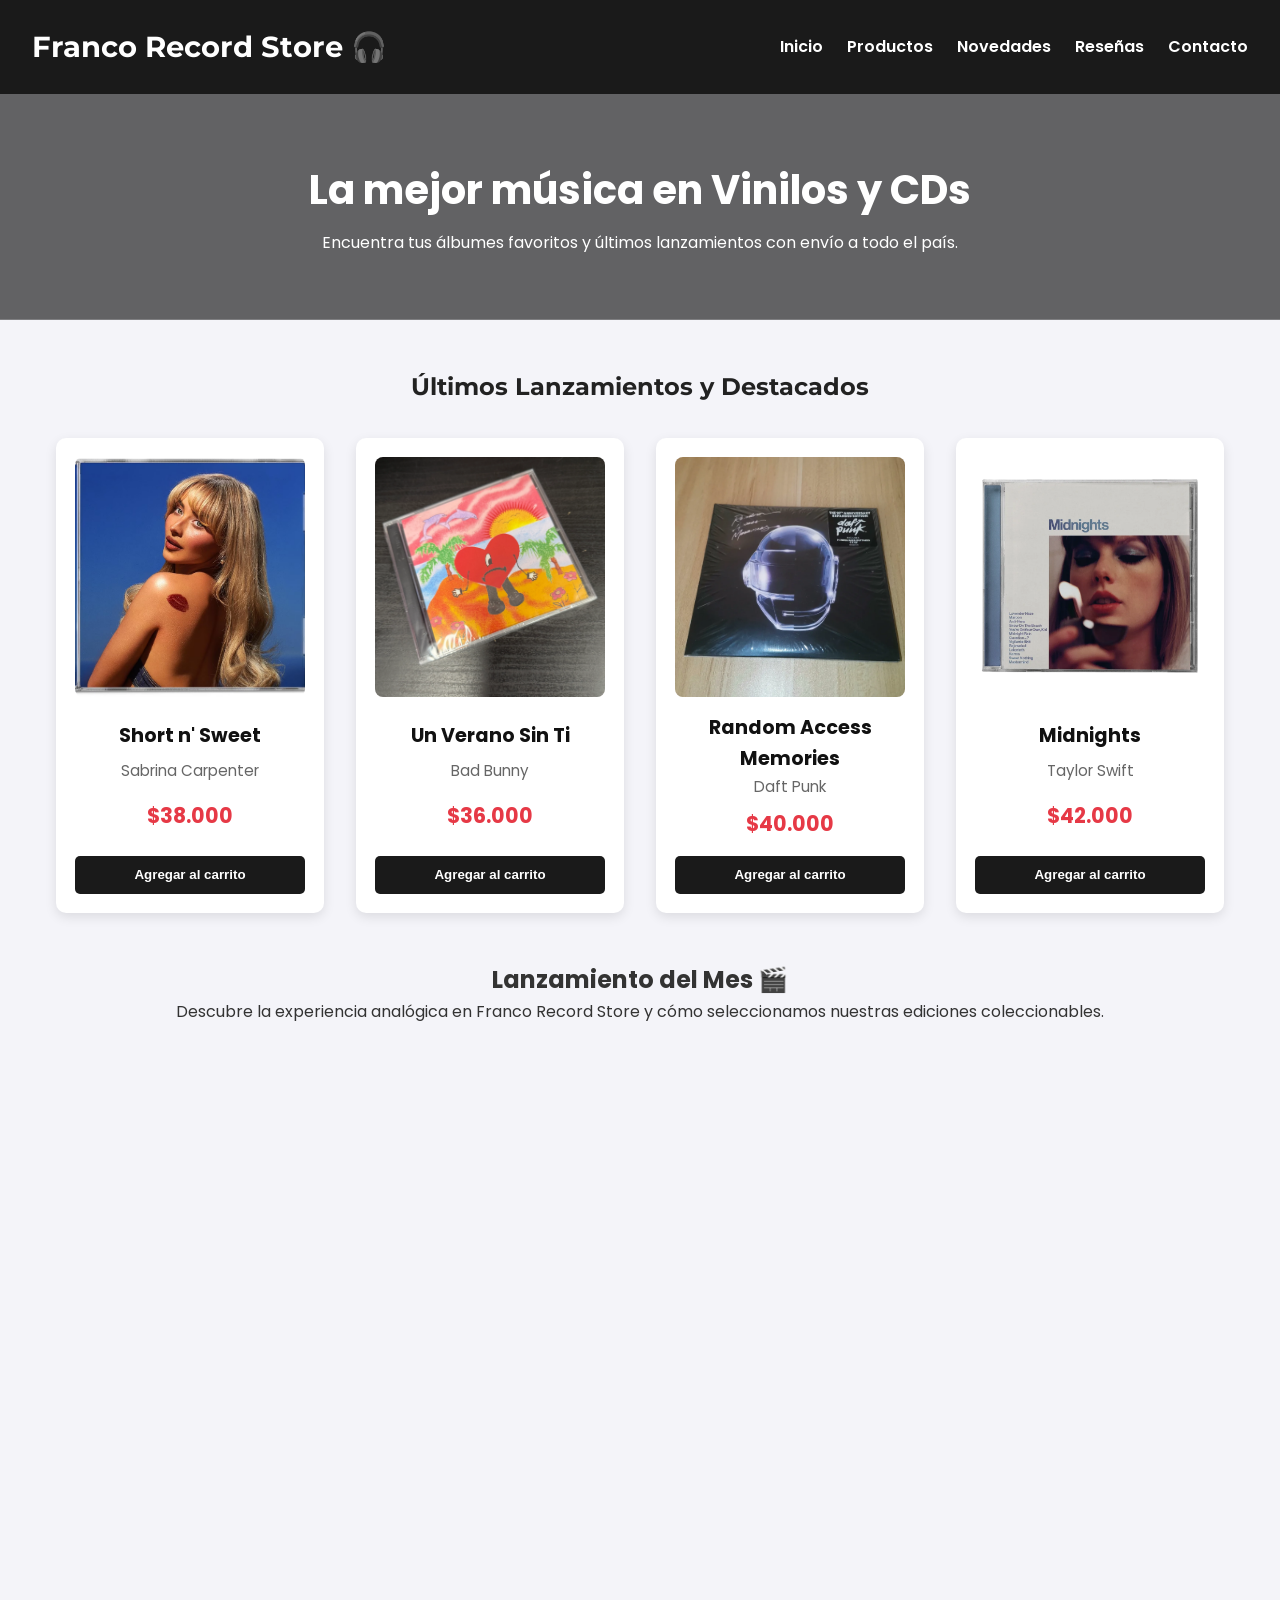
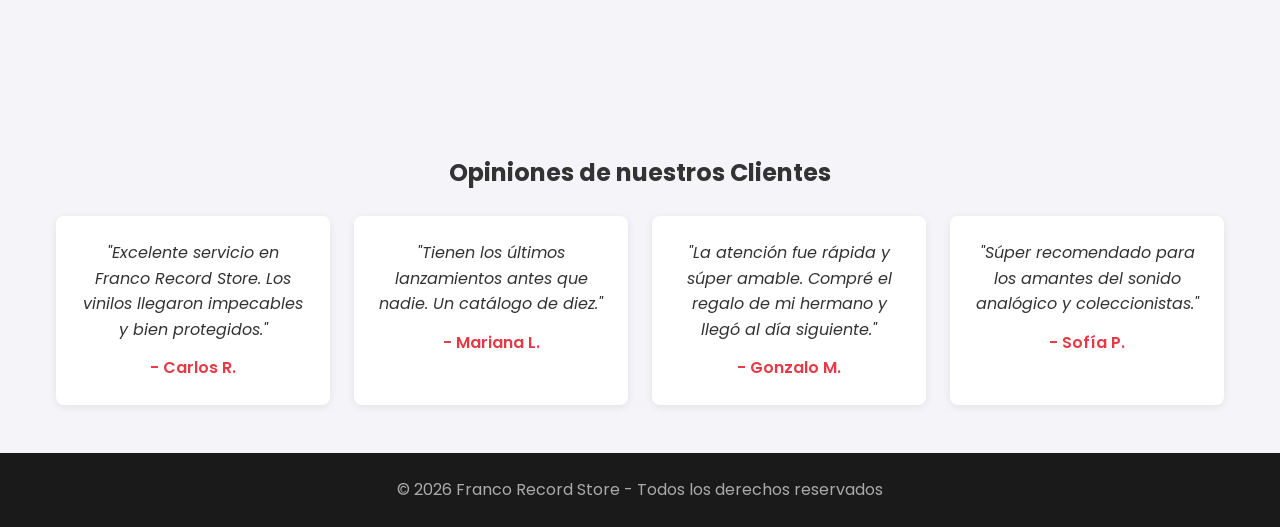
==== index.html @ 135f7311 "Primera pre-entrega: estructura HTML, CSS, assets y README" ====
<!DOCTYPE html>
<html lang="es">
<head>
    <meta charset="UTF-8">
    <meta name="viewport" content="width=device-width, initial-scale=1.0">
    <title>Franco Record Store - Disquería Online</title>

    <!-- Google Fonts -->
    <link rel="preconnect" href="https://fonts.googleapis.com">
    <link rel="preconnect" href="https://fonts.gstatic.com" crossorigin>
    <link href="https://fonts.googleapis.com/css2?family=Montserrat:wght@400;600;700&family=Poppins:wght@300;400;600&display=swap" rel="stylesheet">

    <!-- CSS Externo -->
    <link rel="stylesheet" href="css/styles.css">
</head>
<body>

    <!-- HEADER Y NAVEGACIÓN -->
    <header>
        <div class="logo-container">
            <h1>Franco Record Store 🎧</h1>
        </div>
        <nav>
            <ul>
                <li><a href="index.html">Inicio</a></li>
                <li><a href="#productos">Productos</a></li>
                <li><a href="#multimedia">Novedades</a></li>
                <li><a href="#reseñas">Reseñas</a></li>
                <li><a href="pages/contacto.html">Contacto</a></li>
            </ul>
        </nav>
    </header>

    <!-- BANNER PRINCIPAL -->
    <section class="hero-banner">
        <h2>La mejor música en Vinilos y CDs</h2>
        <p>Encuentra tus álbumes favoritos y últimos lanzamientos con envío a todo el país.</p>
    </section>

    <main>
        <!-- SECCIÓN PRODUCTOS -->
        <section id="productos" class="productos-seccion">
            <h2>Últimos Lanzamientos y Destacados</h2>
            <div class="productos-container">
                
                <article class="disco-card">
                    <img src="img/Sabrina Carpenter.avif" alt="Short n' Sweet - Sabrina Carpenter">
                    <h3>Short n' Sweet</h3>
                    <p class="artista">Sabrina Carpenter</p>
                    <p class="precio">$38.000</p>
                    <button class="btn-comprar">Agregar al carrito</button>
                </article>

                <article class="disco-card">
                    <img src="img/Bad Bunny.webp" alt="Un Verano Sin Ti - Bad Bunny">
                    <h3>Un Verano Sin Ti</h3>
                    <p class="artista">Bad Bunny</p>
                    <p class="precio">$36.000</p>
                    <button class="btn-comprar">Agregar al carrito</button>
                </article>

                <article class="disco-card">
                    <img src="img/Daft punk.webp" alt="Random Access Memories - Daft Punk">
                    <h3>Random Access Memories</h3>
                    <p class="artista">Daft Punk</p>
                    <p class="precio">$40.000</p>
                    <button class="btn-comprar">Agregar al carrito</button>
                </article>

                <article class="disco-card">
                    <img src="img/Taylor Swift.webp" alt="Midnights - Taylor Swift">
                    <h3>Midnights</h3>
                    <p class="artista">Taylor Swift</p>
                    <p class="precio">$42.000</p>
                    <button class="btn-comprar">Agregar al carrito</button>
                </article>

            </div>
        </section>

        <!-- SECCIÓN MULTIMEDIA -->
        <section id="multimedia" class="multimedia-seccion">
            <h2>Lanzamiento del Mes 🎬</h2>
            <p>Descubre la experiencia analógica en Franco Record Store y cómo seleccionamos nuestras ediciones coleccionables.</p>
            
            <div class="video-container">
                <iframe 
                    width="560" 
                    height="315" 
                    src="https://www.youtube-nocookie.com/embed/S2p8E_S3_Cg" 
                    title="Video Lanzamiento" 
                    frameborder="0" 
                    allow="accelerometer; autoplay; clipboard-write; encrypted-media; gyroscope; picture-in-picture" 
                    allowfullscreen>
                </iframe>
            </div>
        </section>

        <!-- SECCIÓN RESEÑAS -->
        <section id="reseñas" class="reseñas-seccion">
            <h2>Opiniones de nuestros Clientes</h2>
            <div class="reseñas-grid">
                
                <div class="reseña-card">
                    <p class="comentario">"Excelente servicio en Franco Record Store. Los vinilos llegaron impecables y bien protegidos."</p>
                    <p class="cliente">- Carlos R.</p>
                </div>

                <div class="reseña-card">
                    <p class="comentario">"Tienen los últimos lanzamientos antes que nadie. Un catálogo de diez."</p>
                    <p class="cliente">- Mariana L.</p>
                </div>

                <div class="reseña-card">
                    <p class="comentario">"La atención fue rápida y súper amable. Compré el regalo de mi hermano y llegó al día siguiente."</p>
                    <p class="cliente">- Gonzalo M.</p>
                </div>

                <div class="reseña-card">
                    <p class="comentario">"Súper recomendado para los amantes del sonido analógico y coleccionistas."</p>
                    <p class="cliente">- Sofía P.</p>
                </div>

            </div>
        </section>
    </main>

    <!-- FOOTER -->
    <footer>
        <p>&copy; 2026 Franco Record Store - Todos los derechos reservados</p>
    </footer>

    <!-- JS Principal -->
    <script src="js/main.js"></script>
</body>
</html>
---- css/styles.css ----
/* ==========================================
   ESTILOS GENERALES
   ========================================== */
* {
    margin: 0;
    padding: 0;
    box-sizing: border-box;
}

body {
    font-family: 'Poppins', sans-serif;
    background-color: #f4f4f9;
    color: #333;
    line-height: 1.6;
}

/* ==========================================
   HEADER Y NAVEGACIÓN
   ========================================== */
header {
    background-color: #1a1a1a;
    color: #fff;
    padding: 1.5rem 2rem;
    display: flex;
    justify-content: space-between;
    align-items: center;
    flex-wrap: wrap;
}

header h1 {
    font-family: 'Montserrat', sans-serif;
    font-size: 1.8rem;
}

nav ul {
    display: flex;
    list-style: none;
    gap: 1.5rem;
}

nav a {
    color: #fff;
    text-decoration: none;
    font-weight: 600;
    transition: color 0.3s ease;
}

nav a:hover {
    color: #ff6b6b;
}

/* BANNER HERO */
.hero-banner {
    background: linear-gradient(rgba(0, 0, 0, 0.6), rgba(0, 0, 0, 0.6)), url('https://images.unsplash.com/photo-1511671782779-c97d3d27a1d4?auto=format&fit=crop&w=1200&q=80');
    background-size: cover;
    background-position: center;
    color: #fff;
    text-align: center;
    padding: 4rem 1rem;
}

.hero-banner h2 {
    font-size: 2.5rem;
    margin-bottom: 0.5rem;
}

/* ==========================================
   SECCIÓN PRODUCTOS (AQUÍ SE EMPAREJAN LAS IMÁGENES)
   ========================================== */
.productos-seccion {
    max-width: 1200px;
    margin: 3rem auto;
    padding: 0 1rem;
}

.productos-seccion h2 {
    text-align: center;
    margin-bottom: 2rem;
    font-family: 'Montserrat', sans-serif;
    color: #222;
}

.productos-container {
    display: grid;
    grid-template-columns: repeat(auto-fit, minmax(240px, 1fr));
    gap: 2rem;
}

.disco-card {
    background-color: #fff;
    border-radius: 10px;
    box-shadow: 0 4px 12px rgba(0, 0, 0, 0.1);
    padding: 1.2rem;
    text-align: center;
    display: flex;
    flex-direction: column;
    justify-content: space-between;
    transition: transform 0.3s ease, box-shadow 0.3s ease;
}

.disco-card:hover {
    transform: translateY(-5px);
    box-shadow: 0 8px 20px rgba(0, 0, 0, 0.15);
}

/* CON ESTO TODAS LAS IMÁGENES QUEDAN EXACTAMENTE IGUALES */
.disco-card img {
    width: 100%;
    height: 240px;
    object-fit: cover;
    border-radius: 8px;
    margin-bottom: 1rem;
}

.disco-card h3 {
    font-size: 1.2rem;
    color: #111;
}

.disco-card .artista {
    color: #666;
    font-size: 0.95rem;
    margin-bottom: 0.5rem;
}

.disco-card .precio {
    font-size: 1.3rem;
    font-weight: 700;
    color: #e63946;
    margin-bottom: 1rem;
}

.btn-comprar {
    background-color: #1a1a1a;
    color: #fff;
    border: none;
    padding: 0.7rem 1.2rem;
    border-radius: 5px;
    font-weight: 600;
    cursor: pointer;
    transition: background-color 0.3s ease;
}

.btn-comprar:hover {
    background-color: #e63946;
}

/* ==========================================
   MULTIMEDIA Y RESEÑAS
   ========================================== */
.multimedia-seccion, .reseñas-seccion {
    max-width: 1200px;
    margin: 3rem auto;
    padding: 0 1rem;
    text-align: center;
}

.video-container {
    margin-top: 1.5rem;
    position: relative;
    padding-bottom: 56.25%;
    height: 0;
    overflow: hidden;
    max-width: 100%;
    border-radius: 10px;
}

.video-container iframe {
    position: absolute;
    top: 0;
    left: 0;
    width: 100%;
    height: 100%;
}

.reseñas-grid {
    display: grid;
    grid-template-columns: repeat(auto-fit, minmax(220px, 1fr));
    gap: 1.5rem;
    margin-top: 1.5rem;
}

.reseña-card {
    background-color: #fff;
    padding: 1.5rem;
    border-radius: 8px;
    box-shadow: 0 2px 8px rgba(0, 0, 0, 0.08);
    font-style: italic;
}

.reseña-card .cliente {
    font-style: normal;
    font-weight: 600;
    margin-top: 0.8rem;
    color: #e63946;
}

/* FOOTER */
footer {
    background-color: #1a1a1a;
    color: #aaa;
    text-align: center;
    padding: 1.5rem;
    margin-top: 3rem;
} /* ==========================================
   ESTILOS PÁGINA DE CONTACTO
   ========================================== */
.contacto-container {
    max-width: 600px;
    margin: 4rem auto;
    padding: 2rem;
    background-color: #fff;
    border-radius: 10px;
    box-shadow: 0 4px 15px rgba(0,0,0,0.1);
    text-align: center;
}

.contacto-container h2 {
    font-family: 'Montserrat', sans-serif;
    margin-bottom: 0.5rem;
}

.contacto-form {
    display: flex;
    flex-direction: column;
    gap: 1.2rem;
    margin-top: 1.5rem;
    text-align: left;
}

.form-group {
    display: flex;
    flex-direction: column;
    gap: 0.4rem;
}

.form-group label {
    font-weight: 600;
    font-size: 0.9rem;
}

.form-group input,
.form-group textarea {
    padding: 0.8rem;
    border: 1px solid #ccc;
    border-radius: 5px;
    font-family: inherit;
}

.form-group input:focus,
.form-group textarea:focus {
    outline: none;
    border-color: #e63946;
}
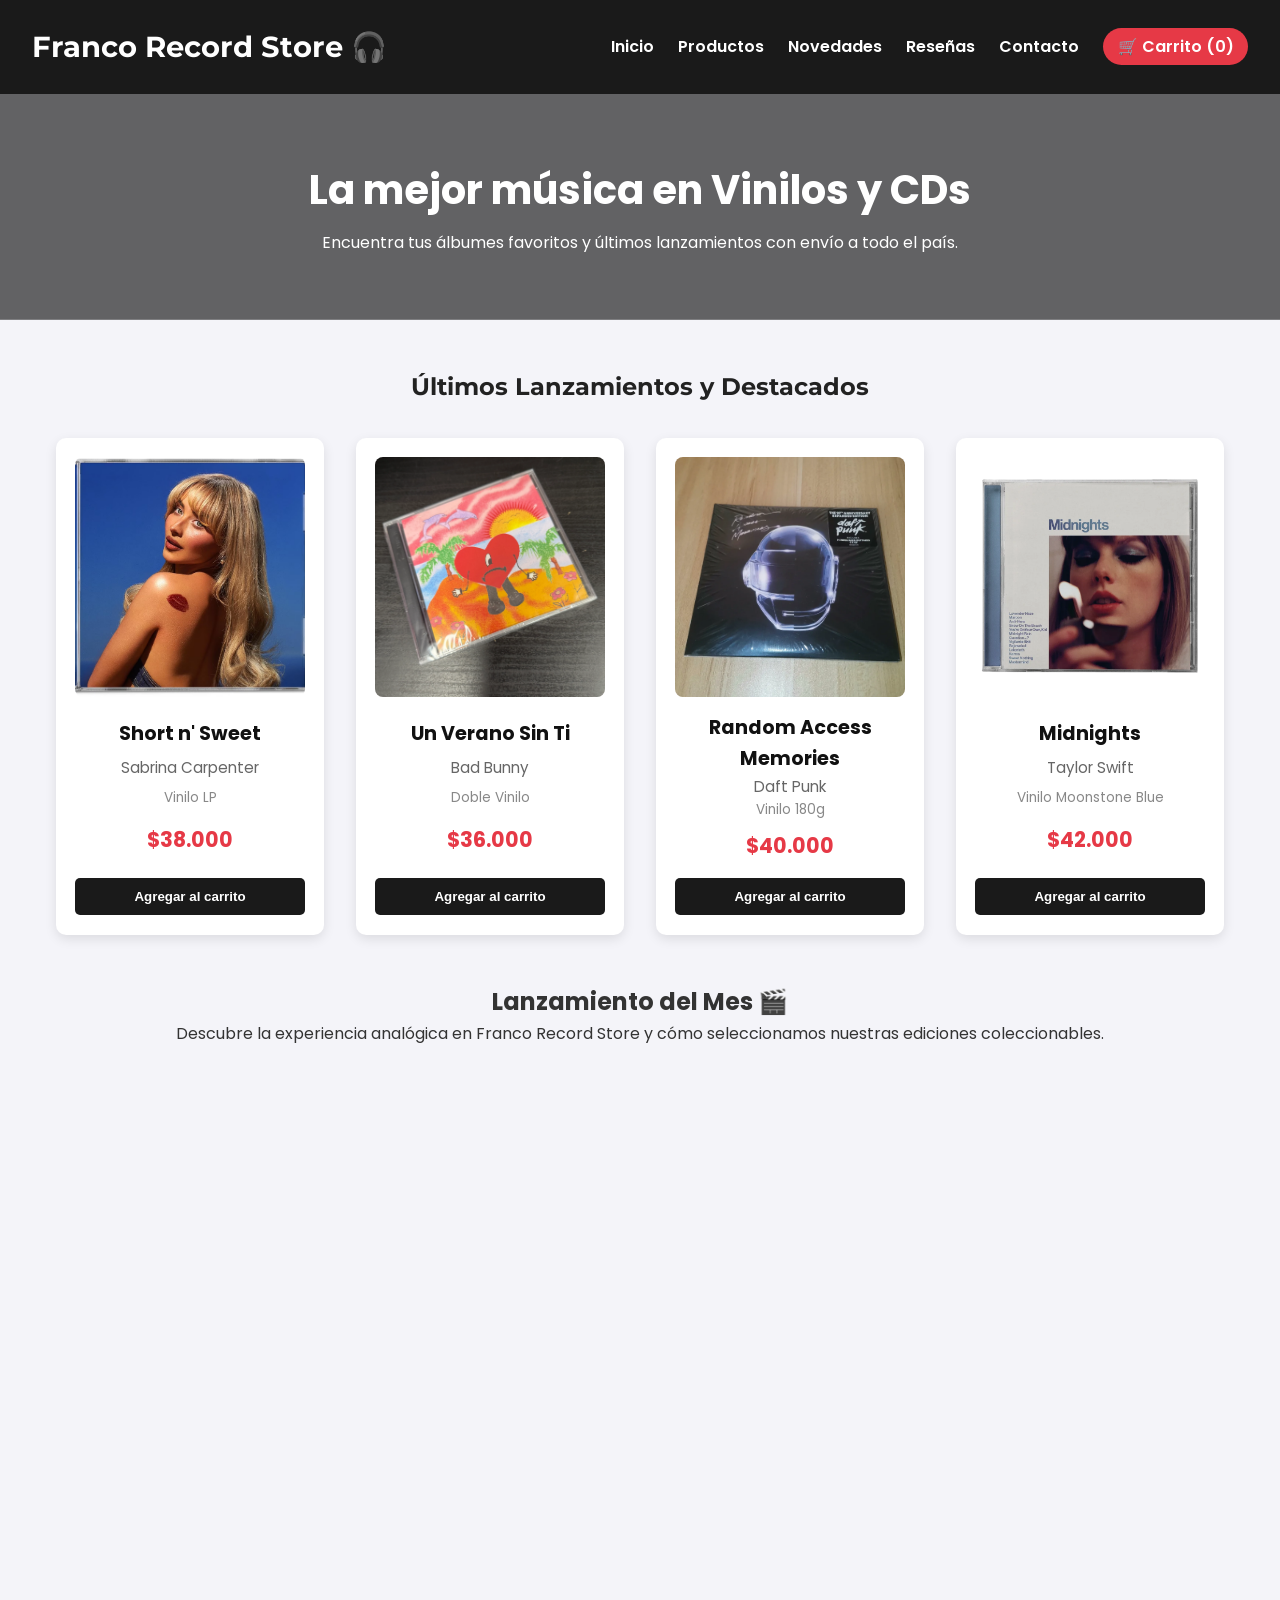
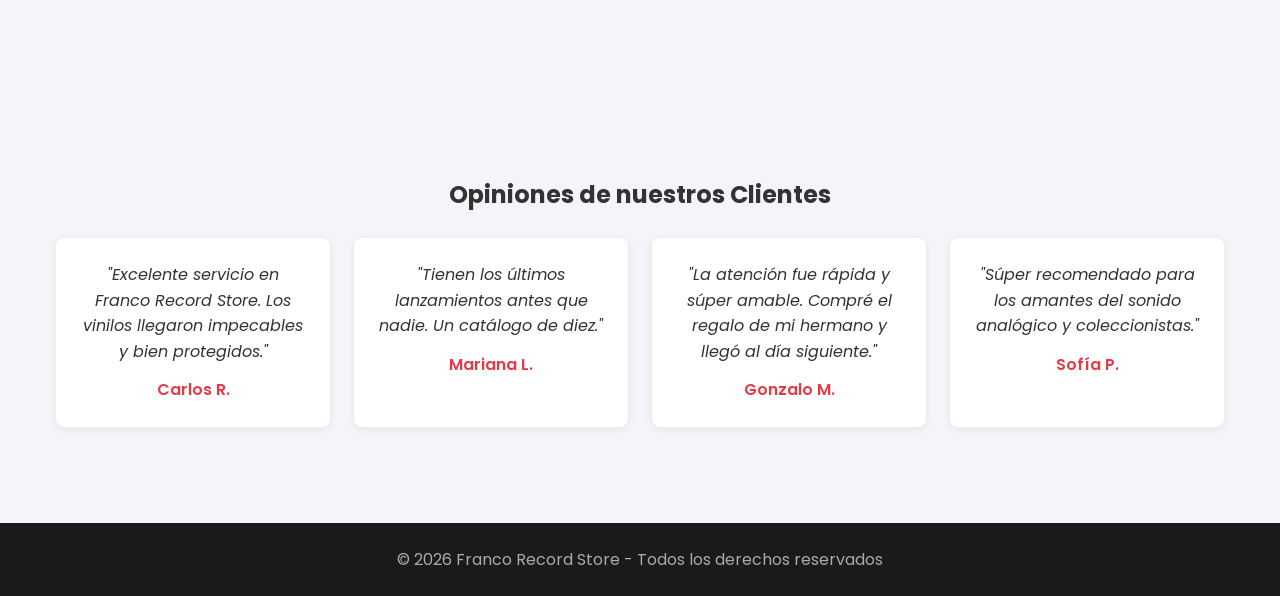
==== commit 043611d3: "Entrega final: catalogo dinamico JSON, carrito con localStorage y validacion" ====
--- a/index.html
+++ b/index.html
@@ -3,6 +3,9 @@
 <head>
     <meta charset="UTF-8">
     <meta name="viewport" content="width=device-width, initial-scale=1.0">
+    <meta name="description" content="Franco Record Store: disquería online especializada en vinilos y CDs coleccionables de tus artistas favoritos con envío a todo el país.">
+    <meta name="keywords" content="disqueria, vinilos, CDs, musica, Sabrina Carpenter, Bad Bunny, Daft Punk, Taylor Swift, tienda de musica">
+    <meta name="author" content="Franco Moreno">
     <title>Franco Record Store - Disquería Online</title>
 
     <!-- Google Fonts -->
@@ -18,15 +21,20 @@
     <!-- HEADER Y NAVEGACIÓN -->
     <header>
         <div class="logo-container">
-            <h1>Franco Record Store 🎧</h1>
+            <h1><a href="index.html" class="logo-link">Franco Record Store 🎧</a></h1>
         </div>
-        <nav>
+        <nav aria-label="Navegación principal">
             <ul>
                 <li><a href="index.html">Inicio</a></li>
                 <li><a href="#productos">Productos</a></li>
                 <li><a href="#multimedia">Novedades</a></li>
                 <li><a href="#reseñas">Reseñas</a></li>
                 <li><a href="pages/contacto.html">Contacto</a></li>
+                <li>
+                    <a href="pages/carrito.html" class="nav-carrito" aria-label="Ver carrito de compras">
+                        🛒 Carrito (<span id="contador-carrito">0</span>)
+                    </a>
+                </li>
             </ul>
         </nav>
     </header>
@@ -38,43 +46,11 @@
     </section>
 
     <main>
-        <!-- SECCIÓN PRODUCTOS -->
+        <!-- SECCIÓN PRODUCTOS (RENDERIZADO DINÁMICO DESDE JSON) -->
         <section id="productos" class="productos-seccion">
             <h2>Últimos Lanzamientos y Destacados</h2>
-            <div class="productos-container">
-                
-                <article class="disco-card">
-                    <img src="img/Sabrina Carpenter.avif" alt="Short n' Sweet - Sabrina Carpenter">
-                    <h3>Short n' Sweet</h3>
-                    <p class="artista">Sabrina Carpenter</p>
-                    <p class="precio">$38.000</p>
-                    <button class="btn-comprar">Agregar al carrito</button>
-                </article>
-
-                <article class="disco-card">
-                    <img src="img/Bad Bunny.webp" alt="Un Verano Sin Ti - Bad Bunny">
-                    <h3>Un Verano Sin Ti</h3>
-                    <p class="artista">Bad Bunny</p>
-                    <p class="precio">$36.000</p>
-                    <button class="btn-comprar">Agregar al carrito</button>
-                </article>
-
-                <article class="disco-card">
-                    <img src="img/Daft punk.webp" alt="Random Access Memories - Daft Punk">
-                    <h3>Random Access Memories</h3>
-                    <p class="artista">Daft Punk</p>
-                    <p class="precio">$40.000</p>
-                    <button class="btn-comprar">Agregar al carrito</button>
-                </article>
-
-                <article class="disco-card">
-                    <img src="img/Taylor Swift.webp" alt="Midnights - Taylor Swift">
-                    <h3>Midnights</h3>
-                    <p class="artista">Taylor Swift</p>
-                    <p class="precio">$42.000</p>
-                    <button class="btn-comprar">Agregar al carrito</button>
-                </article>
-
+            <div id="productos-container" class="productos-container" aria-live="polite">
+                <!-- Las tarjetas se cargan dinámicamente con fetch desde data/productos.json -->
             </div>
         </section>
 
@@ -88,7 +64,7 @@
                     width="560" 
                     height="315" 
                     src="https://www.youtube-nocookie.com/embed/S2p8E_S3_Cg" 
-                    title="Video Lanzamiento" 
+                    title="Video Lanzamiento Franco Record Store" 
                     frameborder="0" 
                     allow="accelerometer; autoplay; clipboard-write; encrypted-media; gyroscope; picture-in-picture" 
                     allowfullscreen>
@@ -100,37 +76,38 @@
         <section id="reseñas" class="reseñas-seccion">
             <h2>Opiniones de nuestros Clientes</h2>
             <div class="reseñas-grid">
-                
-                <div class="reseña-card">
+                <article class="reseña-card">
                     <p class="comentario">"Excelente servicio en Franco Record Store. Los vinilos llegaron impecables y bien protegidos."</p>
-                    <p class="cliente">- Carlos R.</p>
-                </div>
+                    <p class="cliente">Carlos R.</p>
+                </article>
 
-                <div class="reseña-card">
+                <article class="reseña-card">
                     <p class="comentario">"Tienen los últimos lanzamientos antes que nadie. Un catálogo de diez."</p>
-                    <p class="cliente">- Mariana L.</p>
-                </div>
+                    <p class="cliente">Mariana L.</p>
+                </article>
 
-                <div class="reseña-card">
+                <article class="reseña-card">
                     <p class="comentario">"La atención fue rápida y súper amable. Compré el regalo de mi hermano y llegó al día siguiente."</p>
-                    <p class="cliente">- Gonzalo M.</p>
-                </div>
+                    <p class="cliente">Gonzalo M.</p>
+                </article>
 
-                <div class="reseña-card">
+                <article class="reseña-card">
                     <p class="comentario">"Súper recomendado para los amantes del sonido analógico y coleccionistas."</p>
-                    <p class="cliente">- Sofía P.</p>
-                </div>
-
+                    <p class="cliente">Sofía P.</p>
+                </article>
             </div>
         </section>
     </main>
+
+    <!-- CONTENEDOR DE NOTIFICACIONES -->
+    <div id="toast-container" class="toast-container" aria-live="assertive"></div>
 
     <!-- FOOTER -->
     <footer>
         <p>&copy; 2026 Franco Record Store - Todos los derechos reservados</p>
     </footer>
 
-    <!-- JS Principal -->
-    <script src="js/main.js"></script>
+    <!-- JS Modular -->
+    <script type="module" src="js/index.js"></script>
 </body>
 </html>
--- a/css/styles.css
+++ b/css/styles.css
@@ -12,6 +12,13 @@
     background-color: #f4f4f9;
     color: #333;
     line-height: 1.6;
+    min-height: 100vh;
+    display: flex;
+    flex-direction: column;
+}
+
+main {
+    flex: 1;
 }
 
 /* ==========================================
@@ -25,6 +32,7 @@
     justify-content: space-between;
     align-items: center;
     flex-wrap: wrap;
+    gap: 1rem;
 }
 
 header h1 {
@@ -32,10 +40,17 @@
     font-size: 1.8rem;
 }
 
+.logo-link {
+    color: #fff;
+    text-decoration: none;
+}
+
 nav ul {
     display: flex;
     list-style: none;
     gap: 1.5rem;
+    align-items: center;
+    flex-wrap: wrap;
 }
 
 nav a {
@@ -45,8 +60,21 @@
     transition: color 0.3s ease;
 }
 
-nav a:hover {
+nav a:hover,
+nav a:focus {
     color: #ff6b6b;
+}
+
+.nav-carrito {
+    background-color: #e63946;
+    padding: 0.45rem 0.9rem;
+    border-radius: 20px;
+    color: #fff !important;
+    transition: background-color 0.3s ease;
+}
+
+.nav-carrito:hover {
+    background-color: #c92a37;
 }
 
 /* BANNER HERO */
@@ -65,7 +93,7 @@
 }
 
 /* ==========================================
-   SECCIÓN PRODUCTOS (AQUÍ SE EMPAREJAN LAS IMÁGENES)
+   SECCIÓN PRODUCTOS
    ========================================== */
 .productos-seccion {
     max-width: 1200px;
@@ -103,7 +131,6 @@
     box-shadow: 0 8px 20px rgba(0, 0, 0, 0.15);
 }
 
-/* CON ESTO TODAS LAS IMÁGENES QUEDAN EXACTAMENTE IGUALES */
 .disco-card img {
     width: 100%;
     height: 240px;
@@ -120,6 +147,11 @@
 .disco-card .artista {
     color: #666;
     font-size: 0.95rem;
+}
+
+.disco-card .formato {
+    color: #888;
+    font-size: 0.85rem;
     margin-bottom: 0.5rem;
 }
 
@@ -138,11 +170,29 @@
     border-radius: 5px;
     font-weight: 600;
     cursor: pointer;
+    text-decoration: none;
+    display: inline-block;
     transition: background-color 0.3s ease;
 }
 
-.btn-comprar:hover {
+.btn-comprar:hover,
+.btn-comprar:focus {
     background-color: #e63946;
+}
+
+.btn-secundario {
+    background-color: #6c757d;
+    color: #fff;
+    border: none;
+    padding: 0.7rem 1.2rem;
+    border-radius: 5px;
+    font-weight: 600;
+    cursor: pointer;
+    transition: background-color 0.3s ease;
+}
+
+.btn-secundario:hover {
+    background-color: #545b62;
 }
 
 /* ==========================================
@@ -195,18 +245,167 @@
     color: #e63946;
 }
 
-/* FOOTER */
-footer {
+/* ==========================================
+   PÁGINA DE CARRITO
+   ========================================== */
+.carrito-seccion {
+    max-width: 1000px;
+    width: 100%;
+    margin: 3rem auto;
+    padding: 0 1rem;
+}
+
+.carrito-seccion h2 {
+    font-family: 'Montserrat', sans-serif;
+    margin-bottom: 1.5rem;
+    text-align: center;
+}
+
+.carrito-container {
+    display: flex;
+    flex-direction: column;
+    gap: 1rem;
+}
+
+.carrito-item {
+    background-color: #fff;
+    border-radius: 10px;
+    padding: 1rem 1.5rem;
+    box-shadow: 0 3px 10px rgba(0, 0, 0, 0.08);
+    display: flex;
+    align-items: center;
+    justify-content: space-between;
+    gap: 1rem;
+    flex-wrap: wrap;
+}
+
+.carrito-item img {
+    width: 75px;
+    height: 75px;
+    object-fit: cover;
+    border-radius: 6px;
+}
+
+.carrito-item-info {
+    flex: 1;
+    min-width: 180px;
+}
+
+.carrito-controles {
+    display: flex;
+    align-items: center;
+    gap: 0.75rem;
+}
+
+.btn-cantidad {
+    width: 32px;
+    height: 32px;
+    border: 1px solid #ccc;
+    background-color: #f4f4f9;
+    border-radius: 5px;
+    font-weight: 700;
+    cursor: pointer;
+}
+
+.btn-cantidad:hover {
     background-color: #1a1a1a;
-    color: #aaa;
-    text-align: center;
+    color: #fff;
+}
+
+.cantidad-valor {
+    font-weight: 600;
+    min-width: 24px;
+    text-align: center;
+}
+
+.carrito-subtotal {
+    text-align: right;
+    min-width: 110px;
+}
+
+.btn-eliminar {
+    background: none;
+    border: none;
+    font-size: 1.2rem;
+    cursor: pointer;
+    padding: 0.4rem;
+}
+
+.carrito-resumen {
+    background-color: #fff;
+    margin-top: 2rem;
     padding: 1.5rem;
-    margin-top: 3rem;
-} /* ==========================================
+    border-radius: 10px;
+    box-shadow: 0 3px 10px rgba(0, 0, 0, 0.08);
+    display: flex;
+    justify-content: space-between;
+    align-items: center;
+    flex-wrap: wrap;
+    gap: 1rem;
+}
+
+.carrito-total {
+    font-size: 1.4rem;
+    font-weight: 700;
+}
+
+.carrito-total span {
+    color: #e63946;
+}
+
+.carrito-acciones-globales {
+    display: flex;
+    gap: 1rem;
+}
+
+.carrito-vacio,
+.compra-exitosa {
+    background-color: #fff;
+    padding: 3rem 1.5rem;
+    border-radius: 10px;
+    text-align: center;
+    box-shadow: 0 3px 10px rgba(0, 0, 0, 0.08);
+}
+
+.carrito-vacio p,
+.compra-exitosa p {
+    margin: 1rem 0 1.5rem;
+}
+
+/* ==========================================
+   NOTIFICACIONES TOAST
+   ========================================== */
+.toast-container {
+    position: fixed;
+    bottom: 20px;
+    right: 20px;
+    z-index: 1000;
+    display: flex;
+    flex-direction: column;
+    gap: 0.5rem;
+}
+
+.toast {
+    background-color: #1a1a1a;
+    color: #fff;
+    padding: 0.85rem 1.2rem;
+    border-radius: 8px;
+    border-left: 4px solid #e63946;
+    box-shadow: 0 4px 12px rgba(0, 0, 0, 0.25);
+    font-size: 0.9rem;
+    transition: opacity 0.3s ease;
+}
+
+.toast-ocultar {
+    opacity: 0;
+}
+
+/* ==========================================
    ESTILOS PÁGINA DE CONTACTO
    ========================================== */
 .contacto-container {
     max-width: 600px;
+    width: 90%;
     margin: 4rem auto;
     padding: 2rem;
     background-color: #fff;
@@ -251,4 +450,65 @@
 .form-group textarea:focus {
     outline: none;
     border-color: #e63946;
+}
+
+.form-feedback {
+    font-size: 0.9rem;
+    font-weight: 600;
+    min-height: 1.2rem;
+}
+
+.form-feedback.error {
+    color: #e63946;
+}
+
+.form-feedback.exito {
+    color: #2a9d8f;
+}
+
+/* FOOTER */
+footer {
+    background-color: #1a1a1a;
+    color: #aaa;
+    text-align: center;
+    padding: 1.5rem;
+    margin-top: 3rem;
+}
+
+/* ==========================================
+   MEDIA QUERIES (RESPONSIVE)
+   ========================================== */
+@media (max-width: 768px) {
+    header {
+        flex-direction: column;
+        text-align: center;
+    }
+
+    nav ul {
+        justify-content: center;
+        gap: 1rem;
+    }
+
+    .hero-banner h2 {
+        font-size: 1.8rem;
+    }
+
+    .carrito-item {
+        justify-content: center;
+        text-align: center;
+    }
+
+    .carrito-subtotal {
+        text-align: center;
+    }
+
+    .carrito-resumen {
+        flex-direction: column;
+        text-align: center;
+    }
+
+    .contacto-container {
+        margin: 2rem auto;
+        padding: 1.5rem;
+    }
 }
